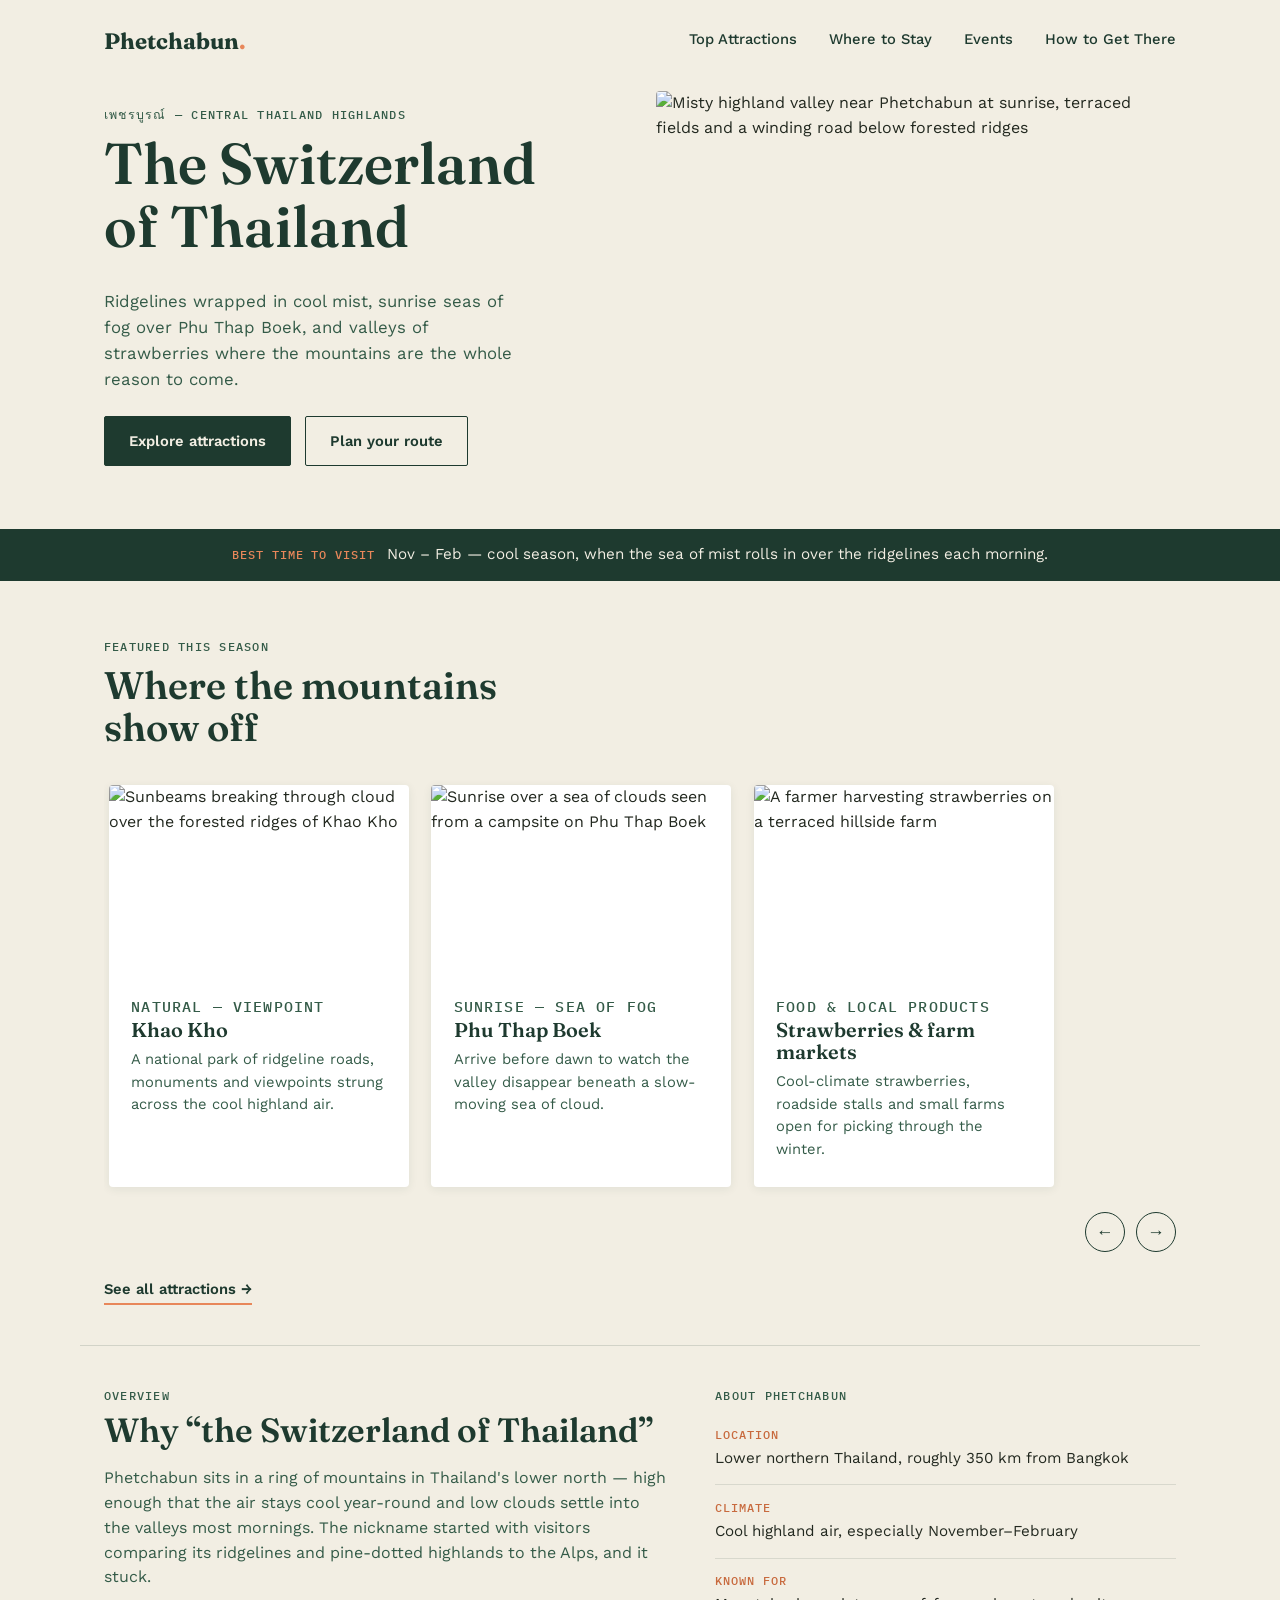
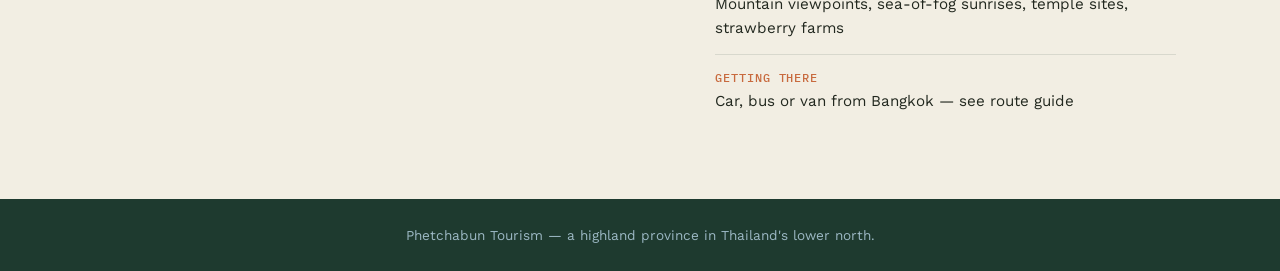
==== index.html @ 0102b241 "Update_25082026" ====
<!DOCTYPE html>
<html lang="en">
<head>
<meta charset="UTF-8">
<meta name="viewport" content="width=device-width, initial-scale=1.0">
<title>Phetchabun — The Switzerland of Thailand</title>
<link rel="stylesheet" href="styles.css">
</head>
<body>

<header class="site-header">
  <a href="index.html" class="logo">Phetchabun<span class="logo-dot">.</span></a>
  <nav class="quick-links">
    <a href="attractions.html">Top Attractions</a>
    <a href="index.html#stay">Where to Stay</a>
    <a href="index.html#events">Events</a>
    <a href="index.html#travel">How to Get There</a>
  </nav>
  <button class="nav-toggle" aria-label="Open menu" aria-expanded="false">
    <span></span><span></span><span></span>
  </button>
</header>

<main>

  <section class="hero">
    <div class="hero-copy">
      <p class="eyebrow">เพชรบูรณ์ &mdash; central Thailand highlands</p>
      <h1>The Switzerland<br>of Thailand</h1>
      <p class="hero-sub">
        Ridgelines wrapped in cool mist, sunrise seas of fog over Phu Thap Boek,
        and valleys of strawberries where the mountains are the whole reason to come.
      </p>
      <div class="hero-actions">
        <a href="attractions.html" class="btn btn-primary">Explore attractions</a>
        <a href="index.html#travel" class="btn btn-ghost">Plan your route</a>
      </div>
    </div>

    <div class="hero-scene">
      <img src="images/hero-valley.jpg" alt="Misty highland valley near Phetchabun at sunrise, terraced fields and a winding road below forested ridges" loading="eager">
    </div>
  </section>

  <section class="season-banner">
    <p><span class="mono">BEST TIME TO VISIT</span> Nov &ndash; Feb &mdash; cool season, when the sea of mist rolls in over the ridgelines each morning.</p>
  </section>

  <section class="featured" id="attractions">
    <div class="section-head">
      <p class="eyebrow">Featured this season</p>
      <h2>Where the mountains<br>show off</h2>
    </div>

    <div class="carousel" data-carousel>
      <ul class="carousel-track" data-track>

        <li class="card">
          <img class="card-art" src="images/khao-kho.jpg" alt="Sunbeams breaking through cloud over the forested ridges of Khao Kho">
          <div class="card-body">
            <p class="mono card-tag">NATURAL &mdash; VIEWPOINT</p>
            <h3>Khao Kho</h3>
            <p>A national park of ridgeline roads, monuments and viewpoints strung across the cool highland air.</p>
          </div>
        </li>

        <li class="card">
          <img class="card-art" src="images/phu-thap-boek.jpg" alt="Sunrise over a sea of clouds seen from a campsite on Phu Thap Boek">
          <div class="card-body">
            <p class="mono card-tag">SUNRISE &mdash; SEA OF FOG</p>
            <h3>Phu Thap Boek</h3>
            <p>Arrive before dawn to watch the valley disappear beneath a slow-moving sea of cloud.</p>
          </div>
        </li>

        <li class="card">
          <img class="card-art" src="images/strawberry-farm.jpg" alt="A farmer harvesting strawberries on a terraced hillside farm">
          <div class="card-body">
            <p class="mono card-tag">FOOD &amp; LOCAL PRODUCTS</p>
            <h3>Strawberries &amp; farm markets</h3>
            <p>Cool-climate strawberries, roadside stalls and small farms open for picking through the winter.</p>
          </div>
        </li>

      </ul>

      <div class="carousel-controls">
        <button class="carousel-btn" data-prev aria-label="Previous">&larr;</button>
        <button class="carousel-btn" data-next aria-label="Next">&rarr;</button>
      </div>
    </div>

    <a href="attractions.html" class="text-link">See all attractions &rarr;</a>
  </section>

  <section class="about">
    <div class="about-overview">
      <p class="eyebrow">Overview</p>
      <h2>Why &ldquo;the Switzerland of Thailand&rdquo;</h2>
      <p>
        Phetchabun sits in a ring of mountains in Thailand's lower north &mdash;
        high enough that the air stays cool year-round and low clouds settle
        into the valleys most mornings. The nickname started with visitors
        comparing its ridgelines and pine-dotted highlands to the Alps, and
        it stuck.
      </p>
    </div>
    <div class="about-info">
      <p class="eyebrow">About Phetchabun</p>
      <ul class="fact-list">
        <li><span class="mono">LOCATION</span> Lower northern Thailand, roughly 350&nbsp;km from Bangkok</li>
        <li><span class="mono">CLIMATE</span> Cool highland air, especially November&ndash;February</li>
        <li><span class="mono">KNOWN FOR</span> Mountain viewpoints, sea-of-fog sunrises, temple sites, strawberry farms</li>
        <li><span class="mono">GETTING THERE</span> Car, bus or van from Bangkok &mdash; see route guide</li>
      </ul>
    </div>
  </section>

</main>

<footer class="site-footer">
  <p>Phetchabun Tourism &mdash; a highland province in Thailand's lower north.</p>
</footer>

<script>
  const track = document.querySelector('[data-track]');
  const prevBtn = document.querySelector('[data-prev]');
  const nextBtn = document.querySelector('[data-next]');

  if (track && prevBtn && nextBtn) {
    const scrollByCard = (dir) => {
      const card = track.querySelector('.card');
      if (!card) return;
      const gap = parseFloat(getComputedStyle(track).columnGap || 0);
      track.scrollBy({ left: dir * (card.offsetWidth + gap), behavior: 'smooth' });
    };
    prevBtn.addEventListener('click', () => scrollByCard(-1));
    nextBtn.addEventListener('click', () => scrollByCard(1));
  }

  const toggle = document.querySelector('.nav-toggle');
  const nav = document.querySelector('.quick-links');
  if (toggle && nav) {
    toggle.addEventListener('click', () => {
      const open = nav.classList.toggle('open');
      toggle.setAttribute('aria-expanded', open);
    });
  }
</script>

</body>
</html>
---- styles.css ----
@import url('https://fonts.googleapis.com/css2?family=Fraunces:opsz,wght@9..144,400;9..144,600;9..144,700&family=Work+Sans:wght@400;500;600&family=IBM+Plex+Mono:wght@500&display=swap');

:root {
  --forest-deep: #1E3A2F;
  --forest: #345B48;
  --forest-light: #4A7360;
  --mist-cream: #F2EEE3;
  --sunrise: #E8875A;
  --sunrise-deep: #C86A3E;
  --sky-mist: #9CB8C4;
  --gold: #C9A15C;
  --charcoal: #22281F;

  --font-display: 'Fraunces', serif;
  --font-body: 'Work Sans', sans-serif;
  --font-mono: 'IBM Plex Mono', monospace;

  --max-width: 1120px;
}

* { box-sizing: border-box; }

html { scroll-behavior: smooth; }

body {
  margin: 0;
  background: var(--mist-cream);
  color: var(--charcoal);
  font-family: var(--font-body);
  line-height: 1.55;
}

h1, h2, h3 {
  font-family: var(--font-display);
  font-weight: 600;
  line-height: 1.1;
  margin: 0 0 0.5em;
  color: var(--forest-deep);
}

p { margin: 0 0 1em; }

a { color: inherit; }

.mono {
  font-family: var(--font-mono);
  font-weight: 500;
  font-size: 0.72rem;
  letter-spacing: 0.08em;
  text-transform: uppercase;
  color: var(--sunrise-deep);
}

.eyebrow {
  font-family: var(--font-mono);
  font-weight: 500;
  font-size: 0.78rem;
  letter-spacing: 0.1em;
  text-transform: uppercase;
  color: var(--forest);
  margin: 0 0 0.6em;
}

/* ---------- header ---------- */

.site-header {
  display: flex;
  align-items: center;
  justify-content: space-between;
  max-width: var(--max-width);
  margin: 0 auto;
  padding: 1.5rem 1.5rem 1rem;
}

.logo {
  font-family: var(--font-display);
  font-weight: 700;
  font-size: 1.4rem;
  text-decoration: none;
  color: var(--forest-deep);
}

.logo-dot { color: var(--sunrise); }

.quick-links {
  display: flex;
  gap: 2rem;
}

.quick-links a {
  text-decoration: none;
  font-size: 0.92rem;
  font-weight: 500;
  color: var(--forest-deep);
  border-bottom: 2px solid transparent;
  padding-bottom: 2px;
  transition: border-color 0.2s ease;
}

.quick-links a:hover,
.quick-links a:focus-visible {
  border-color: var(--sunrise);
}

.nav-toggle {
  display: none;
  flex-direction: column;
  gap: 5px;
  background: none;
  border: none;
  cursor: pointer;
  padding: 0.4rem;
}

.nav-toggle span {
  width: 22px;
  height: 2px;
  background: var(--forest-deep);
}

/* ---------- hero ---------- */

.hero {
  max-width: var(--max-width);
  margin: 0 auto;
  padding: 1rem 1.5rem 3rem;
  display: grid;
  grid-template-columns: 1fr 1fr;
  gap: 2rem;
  align-items: center;
}

.hero h1 {
  font-size: clamp(2.4rem, 5vw, 3.6rem);
}

.hero-sub {
  max-width: 42ch;
  color: var(--forest);
  font-size: 1.05rem;
}

.hero-actions {
  display: flex;
  gap: 0.9rem;
  margin-top: 1.5rem;
}

.btn {
  display: inline-block;
  padding: 0.8rem 1.5rem;
  border-radius: 2px;
  text-decoration: none;
  font-weight: 600;
  font-size: 0.92rem;
  border: 1px solid var(--forest-deep);
  transition: transform 0.15s ease, background 0.15s ease;
}

.btn:hover { transform: translateY(-2px); }

.btn-primary {
  background: var(--forest-deep);
  color: var(--mist-cream);
}

.btn-primary:hover { background: var(--forest); }

.btn-ghost {
  background: transparent;
  color: var(--forest-deep);
}

.btn-ghost:hover { background: rgba(30, 58, 47, 0.08); }

.hero-scene {
  border-radius: 4px;
  overflow: hidden;
  aspect-ratio: 4 / 3;
}

.hero-scene img {
  width: 100%;
  height: 100%;
  object-fit: cover;
  display: block;
}

/* ---------- season banner ---------- */

.season-banner {
  background: var(--forest-deep);
  color: var(--mist-cream);
  text-align: center;
  padding: 0.9rem 1.5rem;
}

.season-banner p {
  margin: 0;
  font-size: 0.95rem;
}

.season-banner .mono {
  color: var(--sunrise);
  margin-right: 0.6em;
}

/* ---------- featured / carousel ---------- */

.featured {
  max-width: var(--max-width);
  margin: 0 auto;
  padding: 3.5rem 1.5rem 2.5rem;
}

.section-head h2 {
  font-size: clamp(1.8rem, 3.4vw, 2.4rem);
}

.carousel {
  position: relative;
  margin-top: 2rem;
}

.carousel-track {
  display: flex;
  gap: 1.4rem;
  overflow-x: auto;
  scroll-snap-type: x mandatory;
  list-style: none;
  margin: 0;
  padding: 0.3rem 0.3rem 1rem;
  scrollbar-width: none;
}

.carousel-track::-webkit-scrollbar { display: none; }

.card {
  scroll-snap-align: start;
  flex: 0 0 300px;
  background: #fff;
  border-radius: 4px;
  overflow: hidden;
  box-shadow: 0 2px 10px rgba(30, 58, 47, 0.08);
}

.card-art {
  width: 100%;
  height: 190px;
  object-fit: cover;
  display: block;
}

.card-body {
  padding: 1.3rem 1.4rem 1.6rem;
}

.card-tag { display: block; margin-bottom: 0.5em; }

.card h3 {
  font-size: 1.25rem;
  margin-bottom: 0.35em;
}

.card p {
  font-size: 0.92rem;
  color: var(--forest);
  margin-bottom: 0;
}

.carousel-controls {
  display: flex;
  gap: 0.7rem;
  justify-content: flex-end;
  margin-top: 0.6rem;
}

.carousel-btn {
  width: 40px;
  height: 40px;
  border-radius: 50%;
  border: 1px solid var(--forest-deep);
  background: transparent;
  color: var(--forest-deep);
  font-size: 1.1rem;
  cursor: pointer;
  transition: background 0.15s ease;
}

.carousel-btn:hover { background: rgba(30, 58, 47, 0.08); }

/* ---------- about ---------- */

.about {
  max-width: var(--max-width);
  margin: 0 auto;
  padding: 2.5rem 1.5rem 4.5rem;
  display: grid;
  grid-template-columns: 1.1fr 0.9fr;
  gap: 3rem;
  border-top: 1px solid rgba(30, 58, 47, 0.15);
}

.about h2 { font-size: clamp(1.6rem, 3vw, 2.1rem); }

.about-overview p { color: var(--forest); }

.fact-list {
  list-style: none;
  margin: 0;
  padding: 0;
}

.fact-list li {
  padding: 0.85rem 0;
  border-bottom: 1px solid rgba(30, 58, 47, 0.12);
  font-size: 0.95rem;
}

.fact-list li:last-child { border-bottom: none; }

.fact-list .mono {
  display: block;
  margin-bottom: 0.3em;
}

/* ---------- footer ---------- */

.site-footer {
  background: var(--forest-deep);
  color: var(--sky-mist);
  text-align: center;
  padding: 1.6rem 1.5rem;
  font-size: 0.85rem;
}

.site-footer p { margin: 0; }

.text-link {
  display: inline-block;
  margin-top: 1.6rem;
  font-weight: 600;
  font-size: 0.92rem;
  color: var(--forest-deep);
  text-decoration: none;
  border-bottom: 2px solid var(--sunrise);
  padding-bottom: 2px;
}

.text-link:hover { color: var(--sunrise-deep); }

/* ---------- page hero (attractions & other subpages) ---------- */

.page-hero {
  position: relative;
  height: 340px;
  display: flex;
  align-items: flex-end;
}

.page-hero img {
  position: absolute;
  inset: 0;
  width: 100%;
  height: 100%;
  object-fit: cover;
  z-index: 0;
}

.page-hero::after {
  content: "";
  position: absolute;
  inset: 0;
  background: linear-gradient(180deg, rgba(30,58,47,0.15) 0%, rgba(20,32,26,0.78) 100%);
  z-index: 1;
}

.page-hero-copy {
  position: relative;
  z-index: 2;
  max-width: var(--max-width);
  margin: 0 auto;
  width: 100%;
  padding: 0 1.5rem 2.2rem;
  color: var(--mist-cream);
}

.page-hero-copy .eyebrow { color: var(--sky-mist); }

.page-hero-copy h1 {
  color: var(--mist-cream);
  font-size: clamp(2rem, 4.5vw, 3rem);
  margin-bottom: 0.3em;
}

.page-hero-copy p {
  max-width: 52ch;
  margin: 0;
  color: var(--mist-cream);
  opacity: 0.9;
}

/* ---------- feature rows ---------- */

.feature-group {
  max-width: var(--max-width);
  margin: 0 auto;
  padding: 3.5rem 1.5rem 1rem;
}

.feature-group > .eyebrow {
  text-align: center;
  margin-bottom: 0.4em;
}

.feature-group > h2 {
  text-align: center;
  font-size: clamp(1.7rem, 3.2vw, 2.2rem);
  max-width: 34ch;
  margin: 0 auto 2.5rem;
}

.feature-row {
  display: grid;
  grid-template-columns: 1.1fr 1fr;
  gap: 2.5rem;
  align-items: center;
  padding: 2.5rem 0;
  border-top: 1px solid rgba(30, 58, 47, 0.12);
}

.feature-row:first-of-type { border-top: none; }

.feature-row.reverse .feature-media { order: 2; }
.feature-row.reverse .feature-text { order: 1; }

.feature-media img {
  width: 100%;
  aspect-ratio: 4 / 3;
  object-fit: cover;
  border-radius: 4px;
  display: block;
}

.feature-text h3 {
  font-size: 1.6rem;
}

.feature-text p {
  color: var(--forest);
}

.tag-row {
  display: flex;
  flex-wrap: wrap;
  gap: 0.5rem;
  margin: 1rem 0 1.2rem;
}

.tag-pill {
  font-family: var(--font-mono);
  font-size: 0.7rem;
  letter-spacing: 0.05em;
  text-transform: uppercase;
  color: var(--forest-deep);
  background: rgba(52, 91, 72, 0.1);
  border: 1px solid rgba(52, 91, 72, 0.25);
  border-radius: 20px;
  padding: 0.3rem 0.75rem;
}

/* ---------- food & local products ---------- */

.food-section {
  max-width: var(--max-width);
  margin: 3rem auto 0;
  padding: 0 1.5rem;
}

.food-band {
  background: var(--mist-cream);
  border: 1px solid rgba(30, 58, 47, 0.12);
  border-radius: 4px;
  display: grid;
  grid-template-columns: 1fr 1.3fr;
  overflow: hidden;
}

.food-band img {
  width: 100%;
  height: 100%;
  min-height: 260px;
  object-fit: cover;
  display: block;
}

.food-band-text {
  padding: 2.2rem 2.4rem;
}

.food-band-text h3 { font-size: 1.5rem; }
.food-band-text p { color: var(--forest); }

/* ---------- recommended markets/restaurants ---------- */

.market-section {
  max-width: var(--max-width);
  margin: 0 auto;
  padding: 3.5rem 1.5rem 4.5rem;
}

.market-grid {
  display: grid;
  grid-template-columns: repeat(auto-fit, minmax(230px, 1fr));
  gap: 1.3rem;
  margin-top: 2rem;
}

.market-card {
  background: #fff;
  border: 1px solid rgba(30, 58, 47, 0.12);
  border-radius: 4px;
  padding: 1.5rem 1.4rem;
}

.market-card .mono { color: var(--forest); }

.market-card h4 {
  font-family: var(--font-display);
  font-size: 1.1rem;
  margin: 0.5em 0 0.4em;
  color: var(--forest-deep);
}

.market-card p {
  font-size: 0.9rem;
  color: var(--forest);
  margin: 0;
}

@media (max-width: 780px) {
  .feature-row { grid-template-columns: 1fr; }
  .feature-row.reverse .feature-media { order: 1; }
  .feature-row.reverse .feature-text { order: 2; }
  .food-band { grid-template-columns: 1fr; }
}

@media (max-width: 860px) {
  .hero { grid-template-columns: 1fr; }
  .about { grid-template-columns: 1fr; }
  .quick-links {
    display: none;
    position: absolute;
    top: 100%;
    left: 0;
    right: 0;
    background: var(--mist-cream);
    flex-direction: column;
    gap: 0;
    padding: 0.5rem 1.5rem 1rem;
    box-shadow: 0 4px 10px rgba(0,0,0,0.08);
  }
  .quick-links.open { display: flex; }
  .quick-links a { padding: 0.6rem 0; }
  .nav-toggle { display: flex; }
  .site-header { position: relative; }
}

:focus-visible {
  outline: 2px solid var(--sunrise);
  outline-offset: 2px;
}
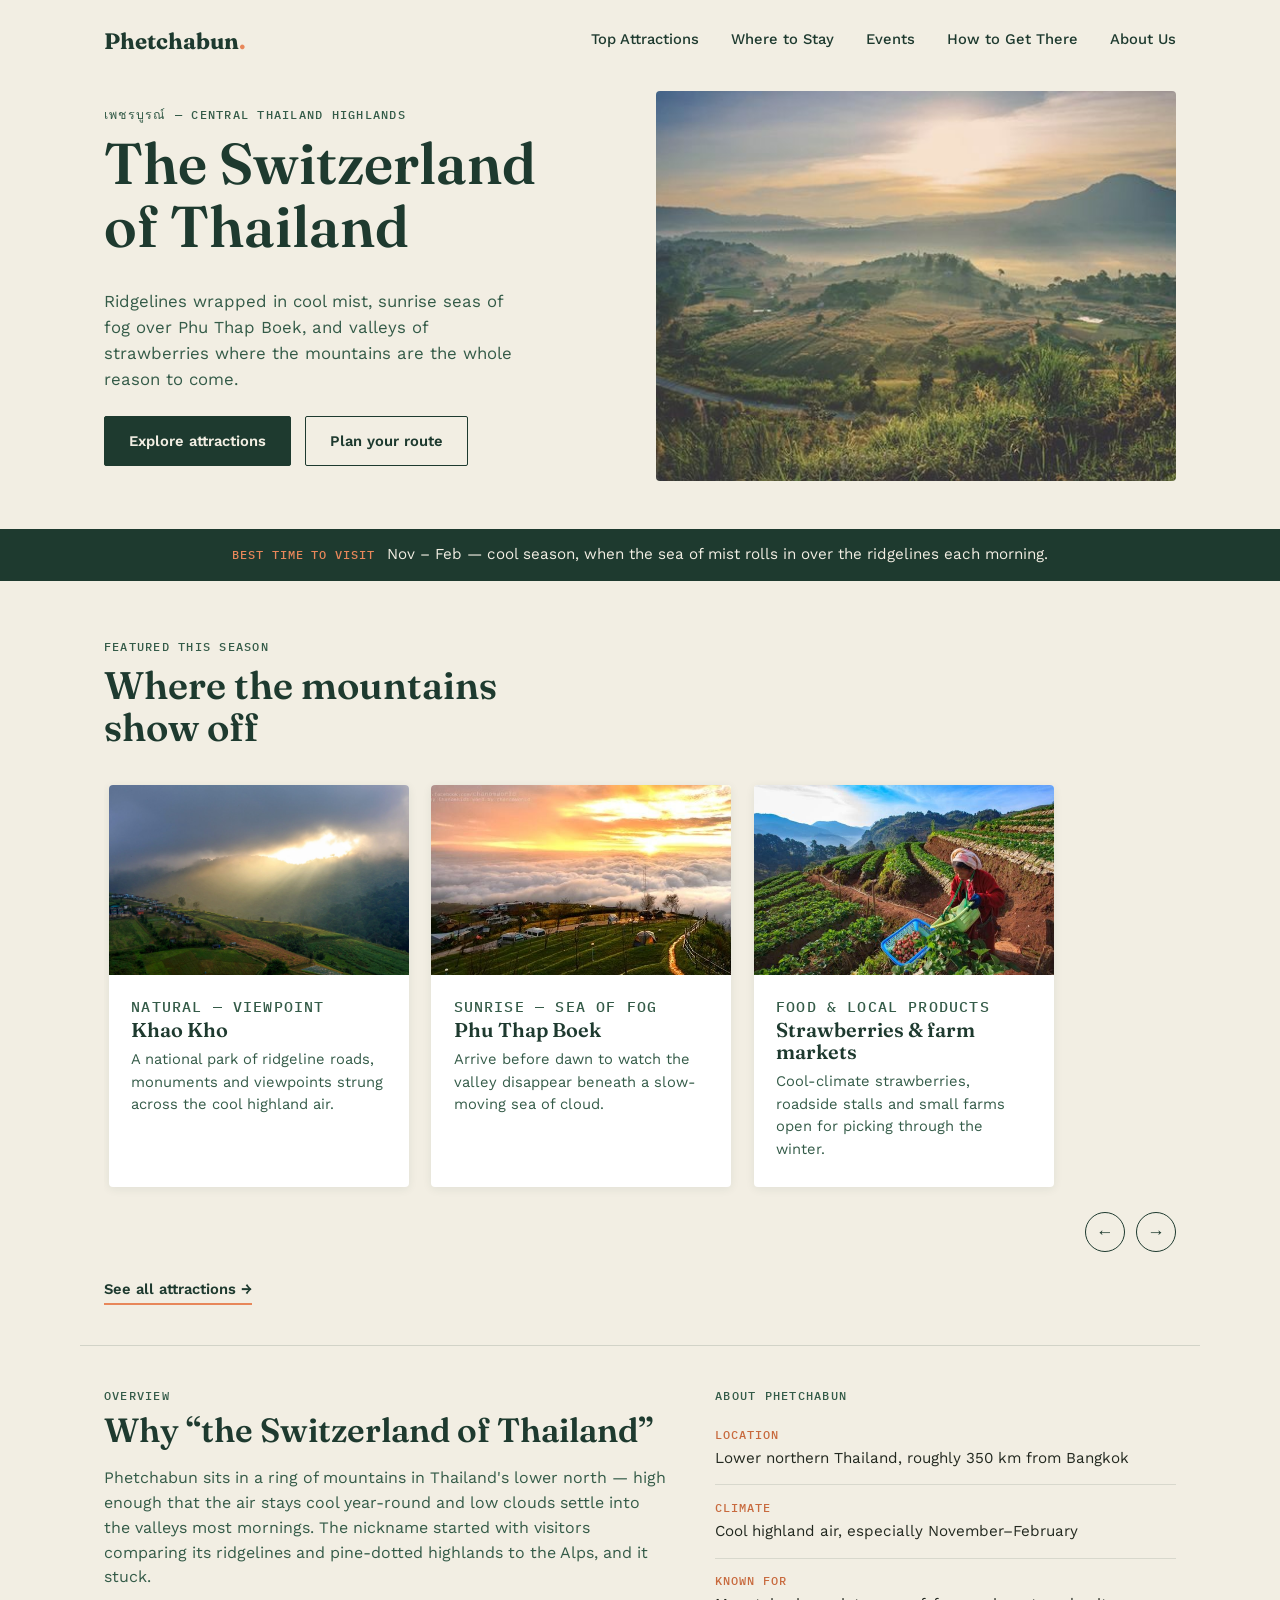
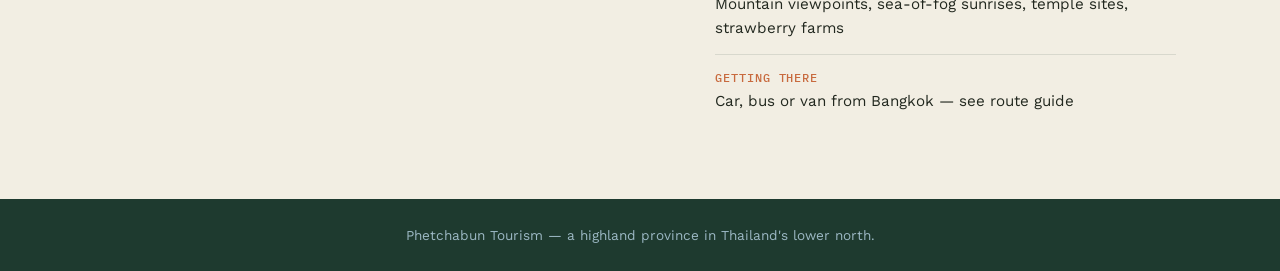
==== commit 1fe69a33: "Add files via upload" ====
--- a/index.html
+++ b/index.html
@@ -12,9 +12,10 @@
   <a href="index.html" class="logo">Phetchabun<span class="logo-dot">.</span></a>
   <nav class="quick-links">
     <a href="attractions.html">Top Attractions</a>
-    <a href="index.html#stay">Where to Stay</a>
-    <a href="index.html#events">Events</a>
-    <a href="index.html#travel">How to Get There</a>
+    <a href="stay-travel.html#stay">Where to Stay</a>
+    <a href="events.html">Events</a>
+    <a href="stay-travel.html#travel">How to Get There</a>
+    <a href="about.html">About Us</a>
   </nav>
   <button class="nav-toggle" aria-label="Open menu" aria-expanded="false">
     <span></span><span></span><span></span>
@@ -93,7 +94,7 @@
     <a href="attractions.html" class="text-link">See all attractions &rarr;</a>
   </section>
 
-  <section class="about">
+  <section class="about" id="about">
     <div class="about-overview">
       <p class="eyebrow">Overview</p>
       <h2>Why &ldquo;the Switzerland of Thailand&rdquo;</h2>
--- a/styles.css
+++ b/styles.css
@@ -536,6 +536,201 @@
   font-size: 0.9rem;
   color: var(--forest);
   margin: 0;
+}
+
+/* ---------- interests grid (events page) ---------- */
+
+.interest-section {
+  max-width: var(--max-width);
+  margin: 0 auto;
+  padding: 3.5rem 1.5rem 1rem;
+}
+
+.interest-grid {
+  display: grid;
+  grid-template-columns: repeat(auto-fit, minmax(220px, 1fr));
+  gap: 1.3rem;
+  margin-top: 2rem;
+}
+
+.interest-card {
+  background: #fff;
+  border: 1px solid rgba(30, 58, 47, 0.12);
+  border-radius: 4px;
+  padding: 1.6rem 1.5rem;
+  border-top: 3px solid var(--sunrise);
+}
+
+.interest-card h3 {
+  font-size: 1.15rem;
+  margin-bottom: 0.4em;
+}
+
+.interest-card p {
+  font-size: 0.9rem;
+  color: var(--forest);
+  margin: 0;
+}
+
+/* ---------- itineraries ---------- */
+
+.itinerary-section {
+  max-width: var(--max-width);
+  margin: 0 auto;
+  padding: 3rem 1.5rem 1rem;
+}
+
+.itinerary-grid {
+  display: grid;
+  grid-template-columns: repeat(auto-fit, minmax(260px, 1fr));
+  gap: 1.4rem;
+  margin-top: 2rem;
+}
+
+.itinerary-card {
+  background: var(--forest-deep);
+  color: var(--mist-cream);
+  border-radius: 4px;
+  padding: 1.8rem 1.6rem;
+}
+
+.itinerary-length {
+  font-family: var(--font-mono);
+  font-size: 0.75rem;
+  letter-spacing: 0.08em;
+  text-transform: uppercase;
+  color: var(--sunrise);
+  display: block;
+  margin-bottom: 0.6em;
+}
+
+.itinerary-card h3 {
+  color: var(--mist-cream);
+  font-size: 1.3rem;
+  margin-bottom: 0.8em;
+}
+
+.itinerary-steps {
+  list-style: none;
+  margin: 0;
+  padding: 0;
+}
+
+.itinerary-steps li {
+  font-size: 0.88rem;
+  padding: 0.5rem 0;
+  border-top: 1px solid rgba(242, 238, 227, 0.15);
+  color: var(--sky-mist);
+}
+
+.itinerary-steps li:first-child { border-top: none; }
+
+/* ---------- seasonal calendar ---------- */
+
+.calendar-section {
+  max-width: var(--max-width);
+  margin: 0 auto;
+  padding: 3rem 1.5rem 4.5rem;
+}
+
+.season-list {
+  list-style: none;
+  margin: 2rem 0 0;
+  padding: 0;
+  display: grid;
+  gap: 1px;
+  background: rgba(30, 58, 47, 0.12);
+  border: 1px solid rgba(30, 58, 47, 0.12);
+  border-radius: 4px;
+  overflow: hidden;
+}
+
+.season-list li {
+  background: #fff;
+  display: grid;
+  grid-template-columns: 160px 1fr;
+  gap: 1.2rem;
+  padding: 1.1rem 1.4rem;
+  align-items: baseline;
+}
+
+.season-list .mono {
+  color: var(--forest-deep);
+}
+
+.season-list p {
+  margin: 0;
+  font-size: 0.92rem;
+  color: var(--forest);
+}
+
+@media (max-width: 600px) {
+  .season-list li { grid-template-columns: 1fr; gap: 0.3rem; }
+}
+
+/* ---------- map embed ---------- */
+
+.map-embed {
+  border: 1px solid rgba(30, 58, 47, 0.12);
+  border-radius: 4px;
+  overflow: hidden;
+}
+
+.map-embed iframe {
+  width: 100%;
+  height: 340px;
+  display: block;
+  border: 0;
+}
+
+/* ---------- about us / team ---------- */
+
+.team-section {
+  max-width: var(--max-width);
+  margin: 0 auto;
+  padding: 3.5rem 1.5rem 4.5rem;
+}
+
+.team-photo {
+  width: 100%;
+  max-width: 720px;
+  margin: 2rem auto 0;
+  border-radius: 4px;
+  overflow: hidden;
+}
+
+.team-photo img {
+  width: 100%;
+  display: block;
+}
+
+.team-grid {
+  display: grid;
+  grid-template-columns: repeat(auto-fit, minmax(220px, 1fr));
+  gap: 1.2rem;
+  max-width: 720px;
+  margin: 2rem auto 0;
+}
+
+.team-card {
+  background: #fff;
+  border: 1px solid rgba(30, 58, 47, 0.12);
+  border-radius: 4px;
+  padding: 1.3rem 1.4rem;
+  text-align: center;
+}
+
+.team-card .name {
+  font-family: var(--font-display);
+  font-weight: 600;
+  font-size: 1.05rem;
+  color: var(--forest-deep);
+  display: block;
+  margin-bottom: 0.35em;
+}
+
+.team-card .mono {
+  color: var(--forest);
 }
 
 @media (max-width: 780px) {
